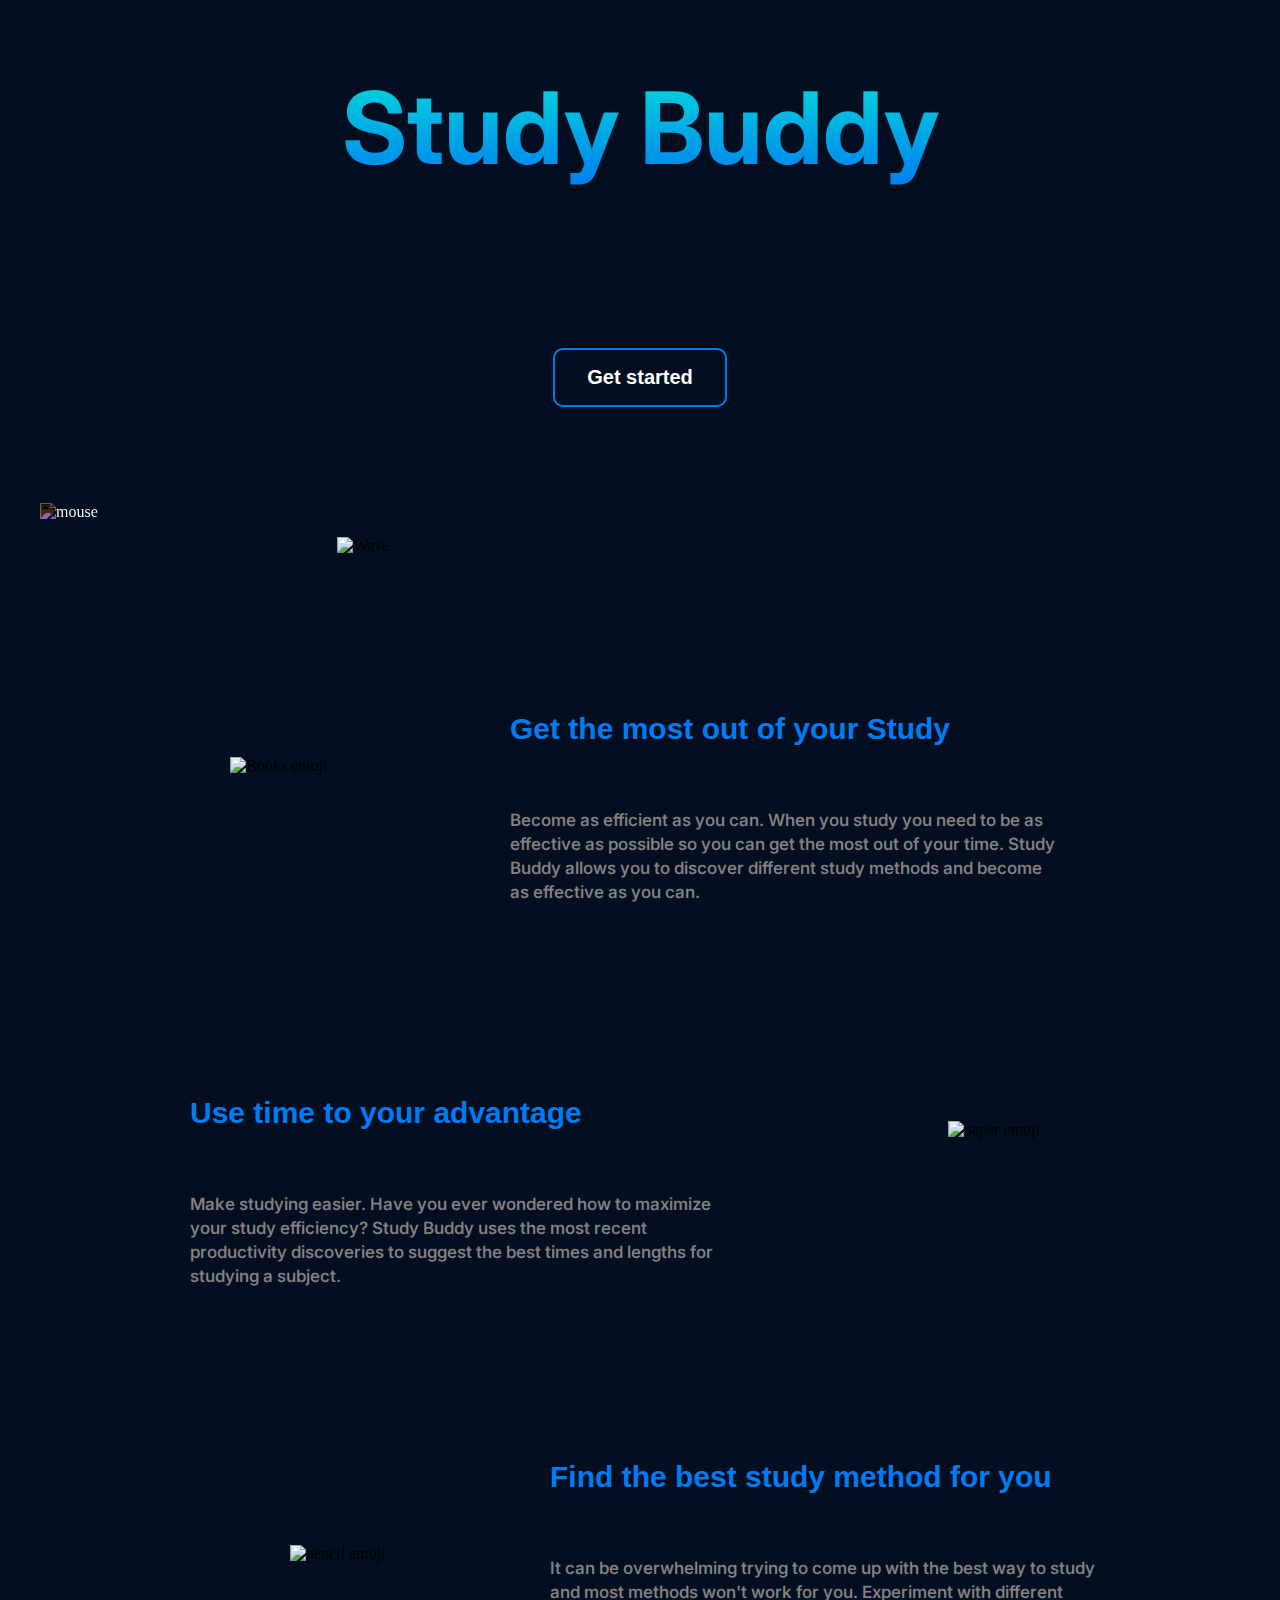
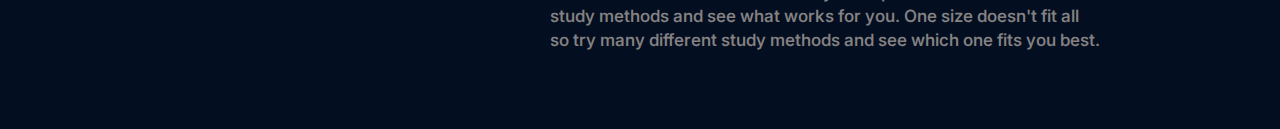
==== index.html @ c48c1503 "first commit" ====
<!DOCTYPE html>
<html lang="en">
<head>
    <meta charset="UTF-8">
    <meta http-equiv="X-UA-Compatible" content="IE=edge">
    <meta name="viewport" content="width=device-width, initial-scale=1.0">
    <title>Study buddy</title>
    <link rel="stylesheet" href="style1.css">
    <link rel="preconnect" href="https://fonts.googleapis.com">
<link rel="preconnect" href="https://fonts.gstatic.com" crossorigin>
<link href="https://fonts.googleapis.com/css2?family=Inter:wght@800&display=swap" rel="stylesheet">
<link rel="preconnect" href="https://fonts.googleapis.com">
<link rel="preconnect" href="https://fonts.gstatic.com" crossorigin>
<link href="https://fonts.googleapis.com/css2?family=Inter&display=swap" rel="stylesheet">
<link rel="icon" 
  type="image/png" 
  href="Photos/FF..png">
</head>
<body>  
    <div class="Title">
    <h1>Study Buddy</h1>
    </div>
    
    <div class="subtitle">
    <h2>The website that uses Science to help you Study</h2>
    </div>

    <div class="button">
        <a href="page.html">
    <button class="create-account">Get started</button>
        </a>
    </div>

    <figure><img class="Mouse" src="photos/mouse.png" alt="mouse"></figure>

    <div class="wrapper">
    <article class="img-info">
        <h3>Get the most out of your Study</h3>
        <p>Become as efficient as you can. When you study you need to be as effective as possible so you can get the most out of your time. 
            Study Buddy allows you to discover different study methods and become as effective as you can.</p>
    </article>
        <img class="img-books" src="photos/books emoji.png" alt="Books emoji">
    </div>

    <div class="wrapper">
        <article class="img-info1">
            <h3>Use time to your advantage</h3>
            <p>Make studying easier. Have you ever wondered how to maximize your study efficiency? 
                Study Buddy uses the most recent productivity discoveries to suggest the best times and lengths for studying a subject.</p>
        </article>
            <img class="img-paper" src="photos/Pages.png" alt="paper emoji">
        </div>

        <div class="wrapper">
            <article class="img-info2">
                <h3>Find the best study method for you</h3>
                <p>It can be overwhelming trying to come up with the best way to study and most methods won't work for you. 
                    Experiment with different study methods and see what works for you. 
                    One size doesn't fit all so try many different study methods and see which one fits you best.</p>
            </article>
                <img class="img-pencil" src="photos/pencil.png" alt="pencil emoji">
            </div>

            <footer class="Bottom">
                <img  class ="Bottom-img" src="photos/waveSmall1.png" alt="Wave">
            </footer>


</body>
</html>
---- style1.css ----
html {
  scroll-behavior: smooth;
}
body,
html {
  background-color: #040e21;
  padding: 0;
  margin: 0;
  position: relative;
}

h1 {
  text-align: center;
  background: -webkit-linear-gradient(90deg, #007cf0, #00dfd8);
  -webkit-background-clip: text;
  -webkit-text-fill-color: transparent;
  font-family: "Inter", sans-serif;
  font-size: 100px;
}
/* this is for the button*/
.create-account {
  padding: 1rem 2rem;
  background-color: transparent;
  border: 2px solid #007cf0;
  font-size: 20px;
  color: white;
  border-radius: 10px;
  font-weight: 700;
  cursor: pointer;
  box-sizing: border-box;
}
.button {
  display: flex;
  justify-content: center;
}
button:hover {
  background-color: #007cf0;
  color: white;
  border-radius: 10px;
}
/*---------------------------------------------------------*/
.subtitle {
  color: hsl(0 0% 0% / 0.7);
  margin-bottom: 60px;
  font-size: 1.7rem;
  opacity: 0;
  transform: translateY(3rem);
  animation: fadeInUp 2s ease forwards;
  text-align: center;
  font-size: 50px;
  font-family: "Inter", sans-serif;
  background: -webkit-linear-gradient(90deg, #7928ca, #ff0080);
  -webkit-background-clip: text;
  -webkit-text-fill-color: transparent;
}
h2 {
  font-size: 1.7rem;
}

@keyframes fadeInUp {
  to {
    opacity: 1;
    transform: translateY(0);
  }
}
/*------------------------------------------------------------*/
.wrapper {
  width: 100%;
}
.img-info,
.img-info1,
.img-info2 {
  width: 100%;
  margin: 0% auto;
}
.img-books {
  display: none;
}
.img-paper {
  display: none;
}
.img-pencil {
  display: none;
}
.Mouse {
  display: none;
}
.Bottom-img {
  display: none;
}
.img-info,
.img-info1,
.img-info2,
h3 {
  padding: 120px 30px 20px 10px;
  font-family: Arial, Helvetica, sans-serif;
  font-size: 30px;
  color: #007cf0;
  line-height: 44px;
  margin: 0% auto;
}
.img-info,
.img-info1,
.img-info2,
p {
  padding: 0px 30px 20px 10px;
  font-family: Arial, Helvetica, sans-serif;
  font-size: 17px;
  color: rgb(133, 130, 130);
  line-height: 24px;
  font-family: "Inter", sans-serif;
  font-weight: 550;
}
@media only screen and (min-width: 768px) {
  .wrapper {
    width: 600px;
    margin: 0 auto;
  }
  .img-info,
  h3 {
    padding: 20px 0px 0px 0px;
    margin-top: 80px;
  }
  .img-info,
  p {
    padding: 20px 0px 0px 0px;
  }
  .img-books {
    display: none;
  }
  .Bottom-img {
    display: none;
  }
  .img-paper {
    display: none;
  }
  .img-pencil {
    display: none;
  }
  .Mouse {
    display: none;
  }
}
@media only screen and (min-width: 1000px) {
  .wrapper {
    width: 1000px;
  }
  .img-info {
    width: 60%;
    float: right;
  }
  .Mouse {
    display: block;
    filter: invert(100%);
    margin: 0% auto;
    padding-top: 80px;
  }
  .Bottom-img {
    display: block;
    max-width: 99%;
    max-height: 99%;
  }

  .img-info,
  h3 {
    padding: 10px 40px 40px 10px;
  }
  .img-info,
  p {
    padding: 0px 40px 60px 10px;
    max-width: 100ch;
  }
  .img-books {
    display: block;
    padding: 220px 10px 0px 90px;
    float: left;
  }
  /*----------------page pic and writting-----------------------------*/
  .img-info1 {
    width: 60%;
    float: left;
    padding: 80px 0px 0px 40px;
  }
  .img-paper {
    padding: 200px 100px 0px 0px;
    display: block;
    float: right;
  }
  /*----------------------------------------*/
  .img-info2 {
    float: right;
    padding: 0px 0px 0px 40px;
    width: 60%;
    margin: 0% auto;
  }
  .img-pencil {
    float: left;
    padding: 180px 0px 0px 150px;
    display: block;
  }
  .img-info {
    margin-bottom: -120px;
  }
  .Bottom {
    margin-top: auto;
  }
}

/*----------------------------------------------*/
.Mouse {
  transition: transform 0.7s ease-in-out;
}
.Mouse:hover {
  transform: rotate(360deg);
}
/*--------------------new page----------------------------*/
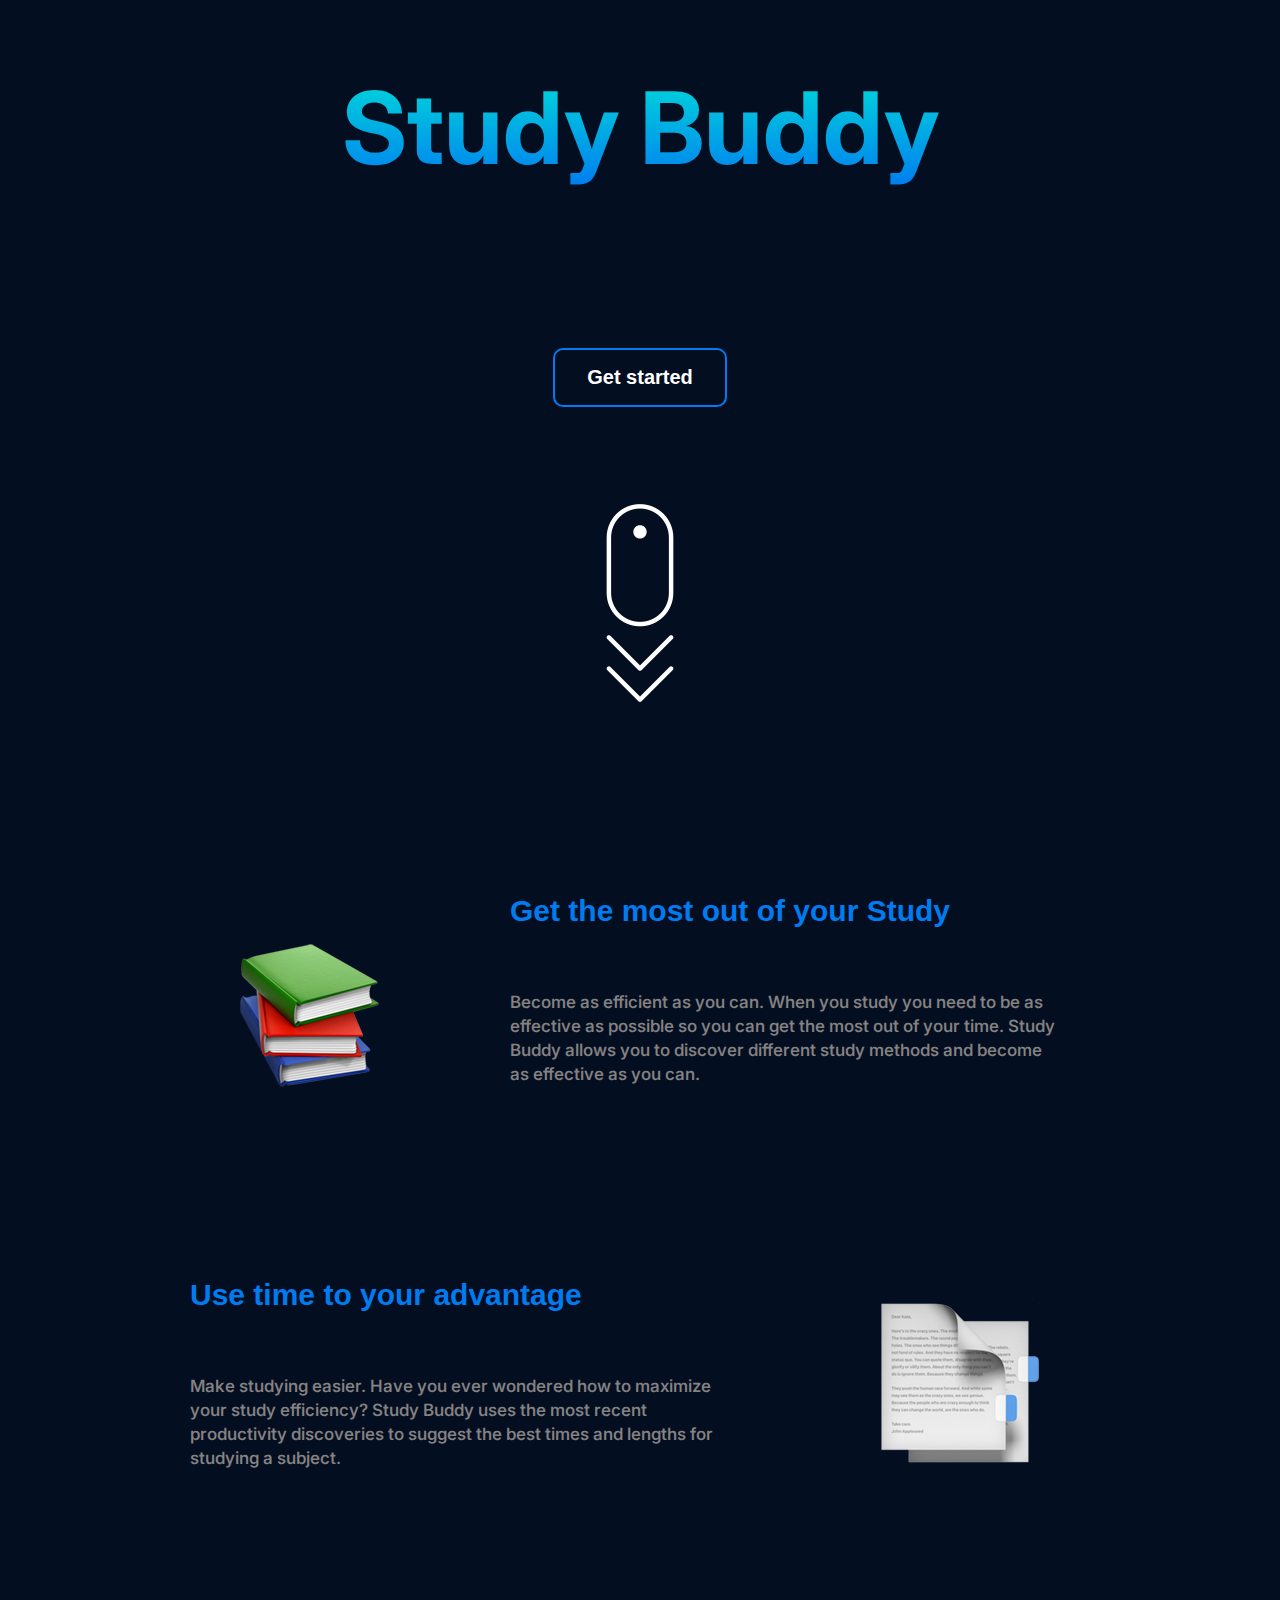
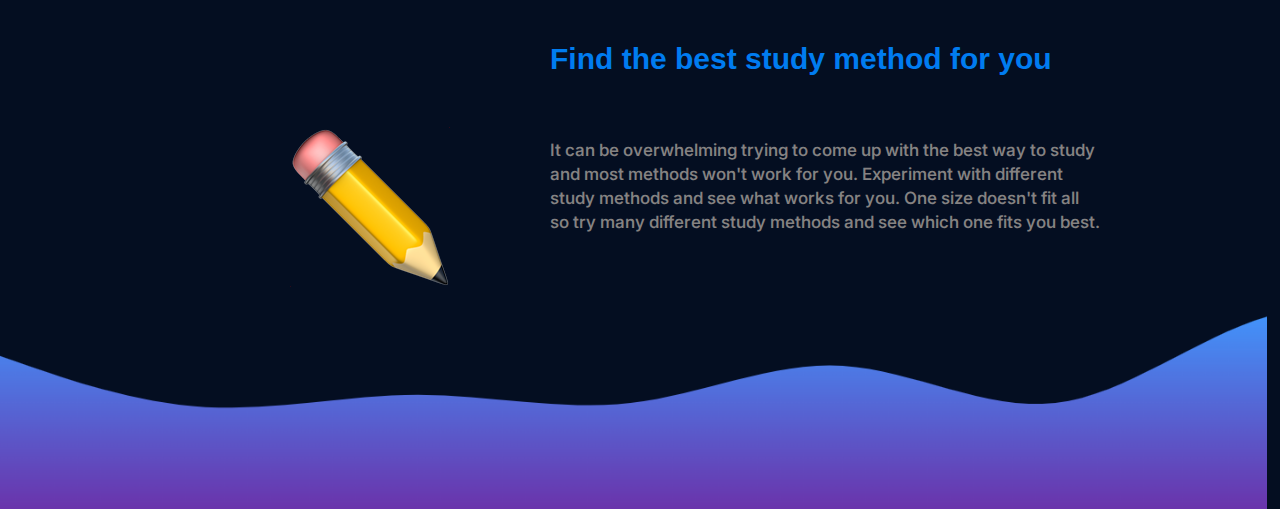
==== commit 367093d1: "Update index.html" ====
--- a/index.html
+++ b/index.html
@@ -31,7 +31,7 @@
         </a>
     </div>
 
-    <figure><img class="Mouse" src="photos/mouse.png" alt="mouse"></figure>
+    <figure><img class="Mouse" src="Photos/mouse.png" alt="mouse"></figure>
 
     <div class="wrapper">
     <article class="img-info">
@@ -39,7 +39,7 @@
         <p>Become as efficient as you can. When you study you need to be as effective as possible so you can get the most out of your time. 
             Study Buddy allows you to discover different study methods and become as effective as you can.</p>
     </article>
-        <img class="img-books" src="photos/books emoji.png" alt="Books emoji">
+        <img class="img-books" src="Photos/books emoji.png" alt="Books emoji">
     </div>
 
     <div class="wrapper">
@@ -48,7 +48,7 @@
             <p>Make studying easier. Have you ever wondered how to maximize your study efficiency? 
                 Study Buddy uses the most recent productivity discoveries to suggest the best times and lengths for studying a subject.</p>
         </article>
-            <img class="img-paper" src="photos/Pages.png" alt="paper emoji">
+            <img class="img-paper" src="Photos/Pages.png" alt="paper emoji">
         </div>
 
         <div class="wrapper">
@@ -58,13 +58,13 @@
                     Experiment with different study methods and see what works for you. 
                     One size doesn't fit all so try many different study methods and see which one fits you best.</p>
             </article>
-                <img class="img-pencil" src="photos/pencil.png" alt="pencil emoji">
+                <img class="img-pencil" src="Photos/pencil.png" alt="pencil emoji">
             </div>
 
             <footer class="Bottom">
-                <img  class ="Bottom-img" src="photos/waveSmall1.png" alt="Wave">
+                <img  class ="Bottom-img" src="Photos/waveSmall1.png" alt="Wave">
             </footer>
 
 
 </body>
-</html>+</html>
